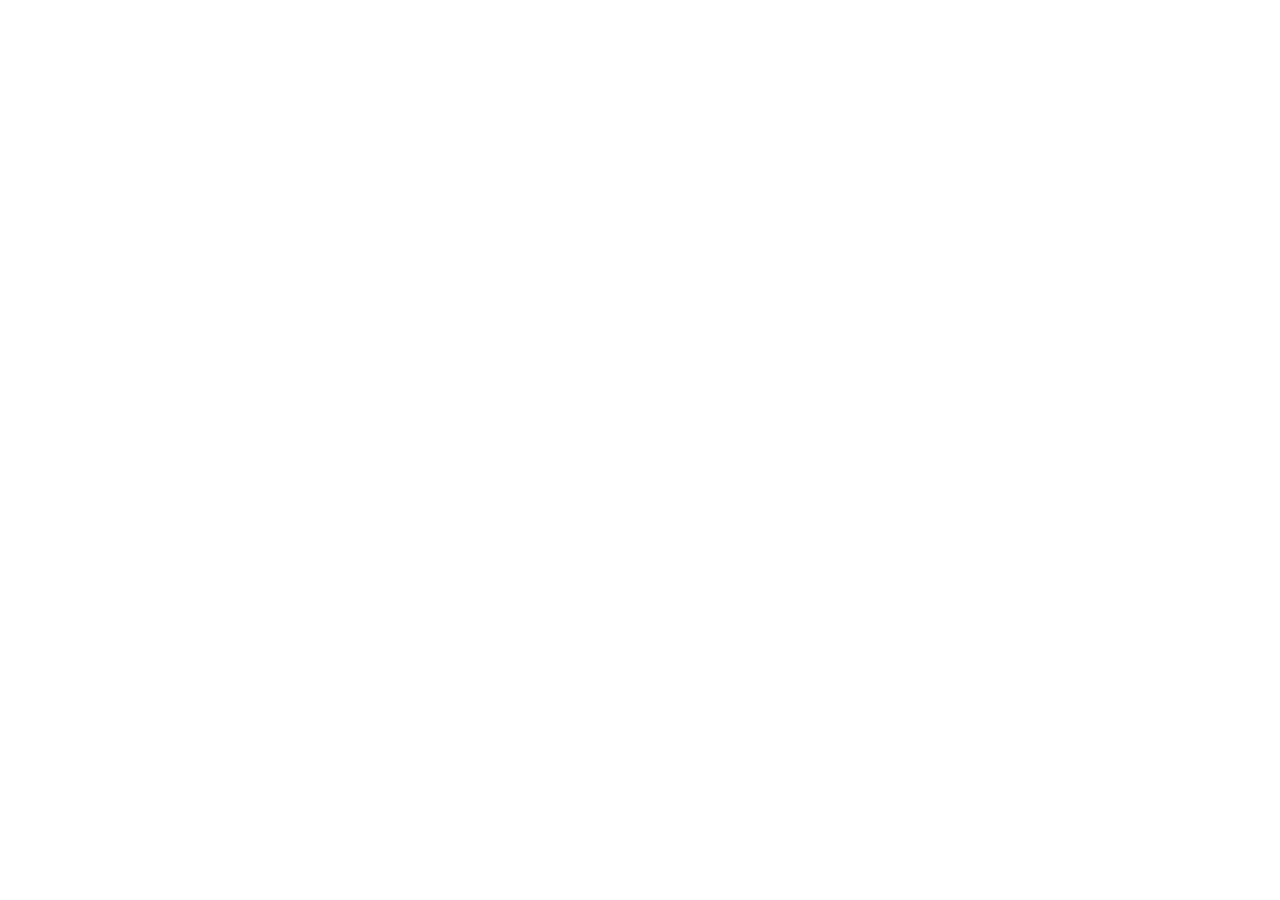
==== docs/index.html @ 5865c243 "." ====
<!doctype html>
<html lang="en">
  <head>
    <meta charset="UTF-8" />
    <link rel="icon" type="image/svg+xml" href="/vite.svg" />
    <meta name="viewport" content="width=device-width, initial-scale=1.0" />
    <title>3x3 Cube Simulator</title>
    <script type="module" crossorigin src="/assets/index-VGgt-1I8.js"></script>
    <link rel="stylesheet" crossorigin href="/assets/index-CVJ0qmVs.css">
  </head>
  <body>
    <div id="root"></div>
  </body>
</html>
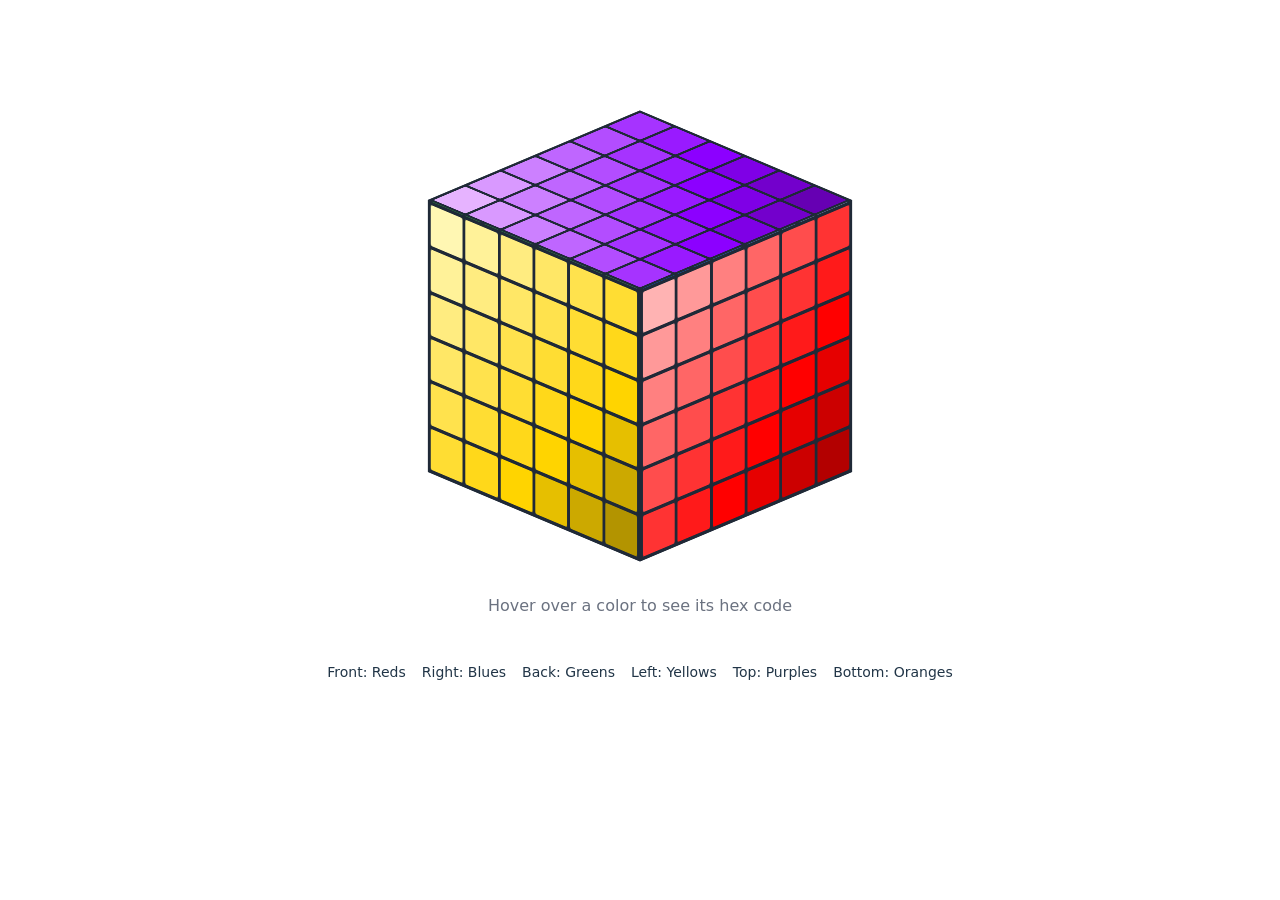
==== commit 249cbddc: "." ====
--- a/docs/index.html
+++ b/docs/index.html
@@ -5,8 +5,8 @@
     <link rel="icon" type="image/svg+xml" href="/vite.svg" />
     <meta name="viewport" content="width=device-width, initial-scale=1.0" />
     <title>3x3 Cube Simulator</title>
-    <script type="module" crossorigin src="/assets/index-VGgt-1I8.js"></script>
-    <link rel="stylesheet" crossorigin href="/assets/index-CVJ0qmVs.css">
+    <script type="module" crossorigin src="assets/index-VGgt-1I8.js"></script>
+    <link rel="stylesheet" crossorigin href="assets/index-CVJ0qmVs.css">
   </head>
   <body>
     <div id="root"></div>
--- a/docs/assets/index-CVJ0qmVs.css
+++ b/docs/assets/index-CVJ0qmVs.css
@@ -0,0 +1 @@
+*,:before,:after{--tw-border-spacing-x: 0;--tw-border-spacing-y: 0;--tw-translate-x: 0;--tw-translate-y: 0;--tw-rotate: 0;--tw-skew-x: 0;--tw-skew-y: 0;--tw-scale-x: 1;--tw-scale-y: 1;--tw-pan-x: ;--tw-pan-y: ;--tw-pinch-zoom: ;--tw-scroll-snap-strictness: proximity;--tw-gradient-from-position: ;--tw-gradient-via-position: ;--tw-gradient-to-position: ;--tw-ordinal: ;--tw-slashed-zero: ;--tw-numeric-figure: ;--tw-numeric-spacing: ;--tw-numeric-fraction: ;--tw-ring-inset: ;--tw-ring-offset-width: 0px;--tw-ring-offset-color: #fff;--tw-ring-color: rgb(59 130 246 / .5);--tw-ring-offset-shadow: 0 0 #0000;--tw-ring-shadow: 0 0 #0000;--tw-shadow: 0 0 #0000;--tw-shadow-colored: 0 0 #0000;--tw-blur: ;--tw-brightness: ;--tw-contrast: ;--tw-grayscale: ;--tw-hue-rotate: ;--tw-invert: ;--tw-saturate: ;--tw-sepia: ;--tw-drop-shadow: ;--tw-backdrop-blur: ;--tw-backdrop-brightness: ;--tw-backdrop-contrast: ;--tw-backdrop-grayscale: ;--tw-backdrop-hue-rotate: ;--tw-backdrop-invert: ;--tw-backdrop-opacity: ;--tw-backdrop-saturate: ;--tw-backdrop-sepia: ;--tw-contain-size: ;--tw-contain-layout: ;--tw-contain-paint: ;--tw-contain-style: }::backdrop{--tw-border-spacing-x: 0;--tw-border-spacing-y: 0;--tw-translate-x: 0;--tw-translate-y: 0;--tw-rotate: 0;--tw-skew-x: 0;--tw-skew-y: 0;--tw-scale-x: 1;--tw-scale-y: 1;--tw-pan-x: ;--tw-pan-y: ;--tw-pinch-zoom: ;--tw-scroll-snap-strictness: proximity;--tw-gradient-from-position: ;--tw-gradient-via-position: ;--tw-gradient-to-position: ;--tw-ordinal: ;--tw-slashed-zero: ;--tw-numeric-figure: ;--tw-numeric-spacing: ;--tw-numeric-fraction: ;--tw-ring-inset: ;--tw-ring-offset-width: 0px;--tw-ring-offset-color: #fff;--tw-ring-color: rgb(59 130 246 / .5);--tw-ring-offset-shadow: 0 0 #0000;--tw-ring-shadow: 0 0 #0000;--tw-shadow: 0 0 #0000;--tw-shadow-colored: 0 0 #0000;--tw-blur: ;--tw-brightness: ;--tw-contrast: ;--tw-grayscale: ;--tw-hue-rotate: ;--tw-invert: ;--tw-saturate: ;--tw-sepia: ;--tw-drop-shadow: ;--tw-backdrop-blur: ;--tw-backdrop-brightness: ;--tw-backdrop-contrast: ;--tw-backdrop-grayscale: ;--tw-backdrop-hue-rotate: ;--tw-backdrop-invert: ;--tw-backdrop-opacity: ;--tw-backdrop-saturate: ;--tw-backdrop-sepia: ;--tw-contain-size: ;--tw-contain-layout: ;--tw-contain-paint: ;--tw-contain-style: }*,:before,:after{box-sizing:border-box;border-width:0;border-style:solid;border-color:#e5e7eb}:before,:after{--tw-content: ""}html,:host{line-height:1.5;-webkit-text-size-adjust:100%;-moz-tab-size:4;-o-tab-size:4;tab-size:4;font-family:ui-sans-serif,system-ui,sans-serif,"Apple Color Emoji","Segoe UI Emoji",Segoe UI Symbol,"Noto Color Emoji";font-feature-settings:normal;font-variation-settings:normal;-webkit-tap-highlight-color:transparent}body{margin:0;line-height:inherit}hr{height:0;color:inherit;border-top-width:1px}abbr:where([title]){-webkit-text-decoration:underline dotted;text-decoration:underline dotted}h1,h2,h3,h4,h5,h6{font-size:inherit;font-weight:inherit}a{color:inherit;text-decoration:inherit}b,strong{font-weight:bolder}code,kbd,samp,pre{font-family:ui-monospace,SFMono-Regular,Menlo,Monaco,Consolas,Liberation Mono,Courier New,monospace;font-feature-settings:normal;font-variation-settings:normal;font-size:1em}small{font-size:80%}sub,sup{font-size:75%;line-height:0;position:relative;vertical-align:baseline}sub{bottom:-.25em}sup{top:-.5em}table{text-indent:0;border-color:inherit;border-collapse:collapse}button,input,optgroup,select,textarea{font-family:inherit;font-feature-settings:inherit;font-variation-settings:inherit;font-size:100%;font-weight:inherit;line-height:inherit;letter-spacing:inherit;color:inherit;margin:0;padding:0}button,select{text-transform:none}button,input:where([type=button]),input:where([type=reset]),input:where([type=submit]){-webkit-appearance:button;background-color:transparent;background-image:none}:-moz-focusring{outline:auto}:-moz-ui-invalid{box-shadow:none}progress{vertical-align:baseline}::-webkit-inner-spin-button,::-webkit-outer-spin-button{height:auto}[type=search]{-webkit-appearance:textfield;outline-offset:-2px}::-webkit-search-decoration{-webkit-appearance:none}::-webkit-file-upload-button{-webkit-appearance:button;font:inherit}summary{display:list-item}blockquote,dl,dd,h1,h2,h3,h4,h5,h6,hr,figure,p,pre{margin:0}fieldset{margin:0;padding:0}legend{padding:0}ol,ul,menu{list-style:none;margin:0;padding:0}dialog{padding:0}textarea{resize:vertical}input::-moz-placeholder,textarea::-moz-placeholder{opacity:1;color:#9ca3af}input::placeholder,textarea::placeholder{opacity:1;color:#9ca3af}button,[role=button]{cursor:pointer}:disabled{cursor:default}img,svg,video,canvas,audio,iframe,embed,object{display:block;vertical-align:middle}img,video{max-width:100%;height:auto}[hidden]:where(:not([hidden=until-found])){display:none}.absolute{position:absolute}.relative{position:relative}.mb-16{margin-bottom:4rem}.ml-2{margin-left:.5rem}.mt-24{margin-top:6rem}.flex{display:flex}.grid{display:grid}.h-12{height:3rem}.h-6{height:1.5rem}.h-full{height:100%}.h-screen{height:100vh}.min-h-screen{min-height:100vh}.w-6{width:1.5rem}.w-full{width:100%}.w-screen{width:100vw}.transform{transform:translate(var(--tw-translate-x),var(--tw-translate-y)) rotate(var(--tw-rotate)) skew(var(--tw-skew-x)) skewY(var(--tw-skew-y)) scaleX(var(--tw-scale-x)) scaleY(var(--tw-scale-y))}.cursor-grab{cursor:grab}.cursor-pointer{cursor:pointer}.grid-cols-6{grid-template-columns:repeat(6,minmax(0,1fr))}.flex-col{flex-direction:column}.flex-wrap{flex-wrap:wrap}.items-center{align-items:center}.justify-center{justify-content:center}.gap-1{gap:.25rem}.gap-2{gap:.5rem}.gap-4{gap:1rem}.gap-8{gap:2rem}.space-y-2>:not([hidden])~:not([hidden]){--tw-space-y-reverse: 0;margin-top:calc(.5rem * calc(1 - var(--tw-space-y-reverse)));margin-bottom:calc(.5rem * var(--tw-space-y-reverse))}.rounded-sm{border-radius:.125rem}.border{border-width:1px}.border-gray-300{--tw-border-opacity: 1;border-color:rgb(209 213 219 / var(--tw-border-opacity, 1))}.bg-gray-800{--tw-bg-opacity: 1;background-color:rgb(31 41 55 / var(--tw-bg-opacity, 1))}.p-1{padding:.25rem}.pb-32{padding-bottom:8rem}.text-center{text-align:center}.font-mono{font-family:ui-monospace,SFMono-Regular,Menlo,Monaco,Consolas,Liberation Mono,Courier New,monospace}.text-lg{font-size:1.125rem;line-height:1.75rem}.text-sm{font-size:.875rem;line-height:1.25rem}.text-gray-500{--tw-text-opacity: 1;color:rgb(107 114 128 / var(--tw-text-opacity, 1))}.text-green-500{--tw-text-opacity: 1;color:rgb(34 197 94 / var(--tw-text-opacity, 1))}.outline-none{outline:2px solid transparent;outline-offset:2px}.transition{transition-property:color,background-color,border-color,text-decoration-color,fill,stroke,opacity,box-shadow,transform,filter,-webkit-backdrop-filter;transition-property:color,background-color,border-color,text-decoration-color,fill,stroke,opacity,box-shadow,transform,filter,backdrop-filter;transition-property:color,background-color,border-color,text-decoration-color,fill,stroke,opacity,box-shadow,transform,filter,backdrop-filter,-webkit-backdrop-filter;transition-timing-function:cubic-bezier(.4,0,.2,1);transition-duration:.15s}.transition-transform{transition-property:transform;transition-timing-function:cubic-bezier(.4,0,.2,1);transition-duration:.15s}:root{font-family:Inter,system-ui,Avenir,Helvetica,Arial,sans-serif;line-height:1.5;font-weight:400;color-scheme:light dark;color:#ffffffde;background-color:#242424;font-synthesis:none;text-rendering:optimizeLegibility;-webkit-font-smoothing:antialiased;-moz-osx-font-smoothing:grayscale}a{font-weight:500;color:#646cff;text-decoration:inherit}a:hover{color:#535bf2}body{margin:0;display:flex;place-items:center;min-width:320px;min-height:100vh}h1{font-size:3.2em;line-height:1.1}button{border-radius:8px;border:1px solid transparent;padding:.6em 1.2em;font-size:1em;font-weight:500;font-family:inherit;background-color:#1a1a1a;cursor:pointer;transition:border-color .25s}button:hover{border-color:#646cff}button:focus,button:focus-visible{outline:4px auto -webkit-focus-ring-color}@media (prefers-color-scheme: light){:root{color:#213547;background-color:#fff}a:hover{color:#747bff}button{background-color:#f9f9f9}}.hover\:scale-105:hover{--tw-scale-x: 1.05;--tw-scale-y: 1.05;transform:translate(var(--tw-translate-x),var(--tw-translate-y)) rotate(var(--tw-rotate)) skew(var(--tw-skew-x)) skewY(var(--tw-skew-y)) scaleX(var(--tw-scale-x)) scaleY(var(--tw-scale-y))}.focus\:scale-105:focus{--tw-scale-x: 1.05;--tw-scale-y: 1.05;transform:translate(var(--tw-translate-x),var(--tw-translate-y)) rotate(var(--tw-rotate)) skew(var(--tw-skew-x)) skewY(var(--tw-skew-y)) scaleX(var(--tw-scale-x)) scaleY(var(--tw-scale-y))}.focus\:ring-2:focus{--tw-ring-offset-shadow: var(--tw-ring-inset) 0 0 0 var(--tw-ring-offset-width) var(--tw-ring-offset-color);--tw-ring-shadow: var(--tw-ring-inset) 0 0 0 calc(2px + var(--tw-ring-offset-width)) var(--tw-ring-color);box-shadow:var(--tw-ring-offset-shadow),var(--tw-ring-shadow),var(--tw-shadow, 0 0 #0000)}.focus\:ring-white:focus{--tw-ring-opacity: 1;--tw-ring-color: rgb(255 255 255 / var(--tw-ring-opacity, 1))}.focus\:ring-opacity-50:focus{--tw-ring-opacity: .5}.active\:cursor-grabbing:active{cursor:grabbing}
